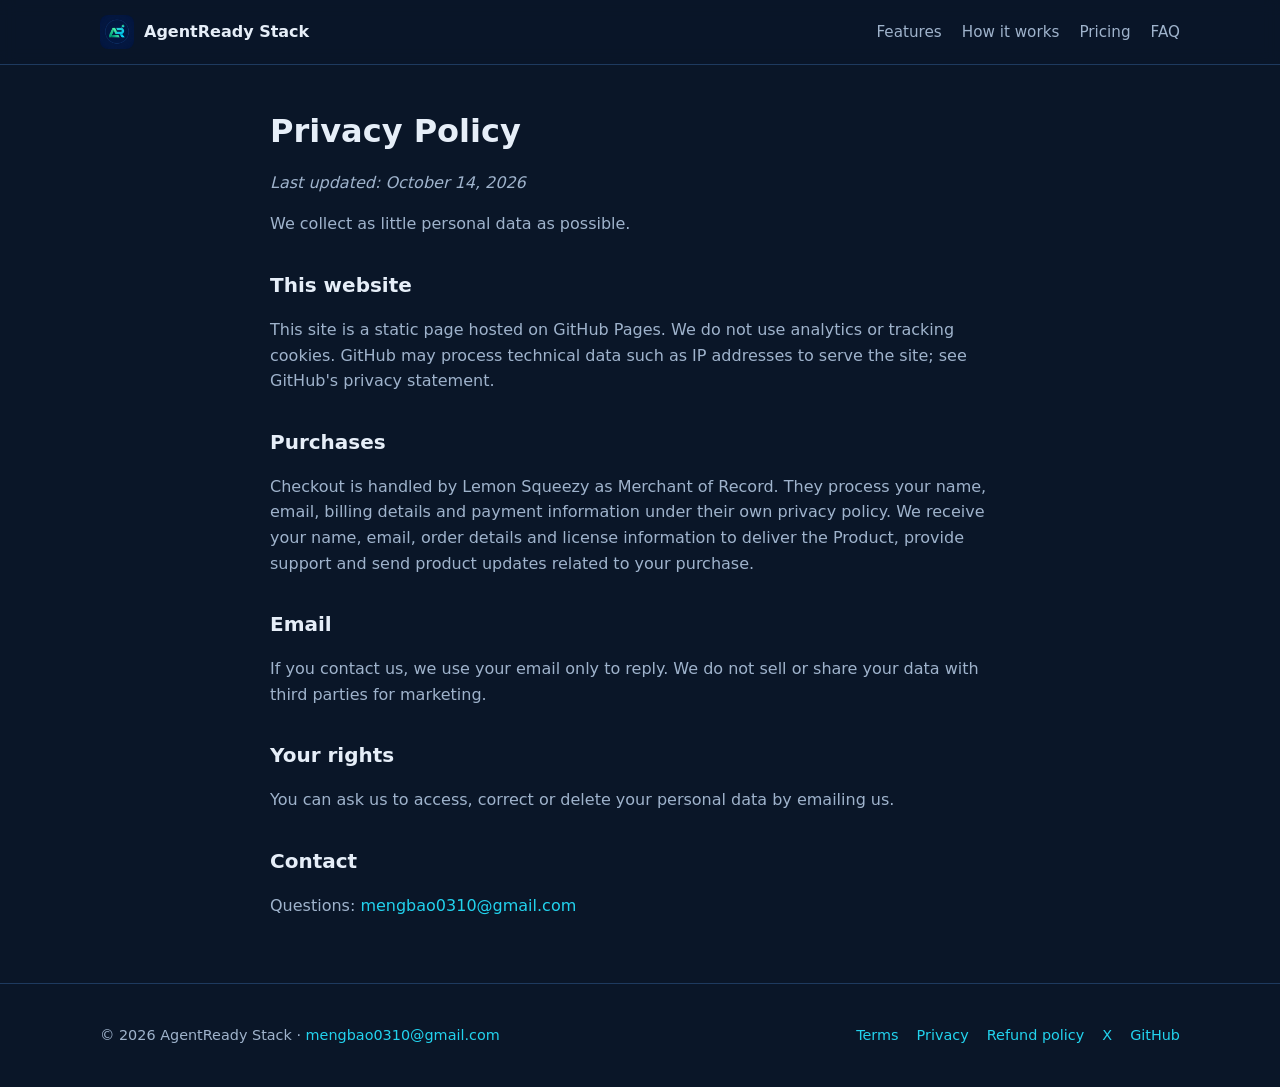
==== privacy.html @ 3061f620 "Landing page, legal pages (terms, privacy, refund)" ====
<!doctype html>
<html lang="en"><head><meta charset="UTF-8"><meta name="viewport" content="width=device-width, initial-scale=1"><link rel="icon" type="image/png" href="/assets/favicon.png"><link rel="apple-touch-icon" href="/assets/apple-touch-icon.png"><link rel="stylesheet" href="/assets/style.css"><title>Privacy Policy | AgentReady Stack</title></head><body>
<header class="top"><div class="wrap nav"><a class="brand" href="/"><img src="/assets/logo.png" alt="AgentReady Stack logo">AgentReady Stack</a><nav class="links"><a href="/#features">Features</a><a href="/#how">How it works</a><a href="/#pricing">Pricing</a><a href="/#faq">FAQ</a></nav></div></header>
<main class="wrap legal"><h1>Privacy Policy</h1><p><em>Last updated: October 14, 2026</em></p>
<p>We collect as little personal data as possible.</p>
<h2>This website</h2><p>This site is a static page hosted on GitHub Pages. We do not use analytics or tracking cookies. GitHub may process technical data such as IP addresses to serve the site; see GitHub's privacy statement.</p>
<h2>Purchases</h2><p>Checkout is handled by Lemon Squeezy as Merchant of Record. They process your name, email, billing details and payment information under their own privacy policy. We receive your name, email, order details and license information to deliver the Product, provide support and send product updates related to your purchase.</p>
<h2>Email</h2><p>If you contact us, we use your email only to reply. We do not sell or share your data with third parties for marketing.</p>
<h2>Your rights</h2><p>You can ask us to access, correct or delete your personal data by emailing us.</p>
<h2>Contact</h2><p>Questions: <a href="mailto:mengbao0310@gmail.com">mengbao0310@gmail.com</a></p>
</main>
<footer><div class="wrap foot"><div>© 2026 AgentReady Stack · <a href="mailto:mengbao0310@gmail.com">mengbao0310@gmail.com</a></div><nav><a href="/terms.html">Terms</a><a href="/privacy.html">Privacy</a><a href="/refund.html">Refund policy</a><a href="https://x.com/agentreadystack">X</a><a href="https://github.com/agentreadystack">GitHub</a></nav></div></footer>
</body></html>
---- assets/style.css ----
:root{--bg:#0a1628;--bg2:#0f1f38;--card:#132a4a;--line:#1e3a5f;--text:#e6eef8;--muted:#9fb3cc;--em:#10b981;--cy:#22d3ee;--grad:linear-gradient(90deg,#10b981,#22d3ee)}
*{box-sizing:border-box}html{scroll-behavior:smooth}
body{margin:0;font-family:Inter,ui-sans-serif,system-ui,-apple-system,"Segoe UI",Roboto,sans-serif;background:var(--bg);color:var(--text);line-height:1.6}
a{color:var(--cy);text-decoration:none}a:hover{text-decoration:underline}
.wrap{max-width:1120px;margin:0 auto;padding:0 20px}
header.top{position:sticky;top:0;z-index:10;background:rgba(10,22,40,.85);backdrop-filter:blur(8px);border-bottom:1px solid var(--line)}
.nav{display:flex;align-items:center;gap:24px;height:64px}
.brand{display:flex;align-items:center;gap:10px;font-weight:700;color:var(--text)}.brand img{width:34px;height:34px;border-radius:8px}
.nav .links{margin-left:auto;display:flex;gap:20px;font-size:.95rem}.nav .links a{color:var(--muted)}
.btn{display:inline-block;padding:12px 22px;border-radius:10px;font-weight:600;border:1px solid var(--line);color:var(--text)}
.btn:hover{text-decoration:none;border-color:var(--cy)}
.btn.primary{background:var(--grad);color:#05211a;border:0}
.hero{padding:96px 0 72px;text-align:center;background:radial-gradient(ellipse at top,rgba(34,211,238,.15),transparent 60%)}
.pill{display:inline-block;padding:4px 12px;border:1px solid var(--line);border-radius:999px;color:var(--cy);font-size:.85rem;margin-bottom:20px}
h1{font-size:clamp(2rem,5vw,3.4rem);line-height:1.15;margin:0 0 20px}
.g{background:var(--grad);-webkit-background-clip:text;background-clip:text;color:transparent}
.lead{font-size:1.15rem;color:var(--muted);max-width:720px;margin:0 auto 32px}
.cta{display:flex;gap:12px;justify-content:center;flex-wrap:wrap}
.stack{margin-top:28px;color:var(--muted);font-size:.9rem}
section{padding:72px 0;border-top:1px solid var(--line)}
section.alt{background:var(--bg2)}
h2{font-size:clamp(1.6rem,3.5vw,2.3rem);margin:0 0 12px;text-align:center}
.sub{color:var(--muted);text-align:center;max-width:680px;margin:0 auto 40px}
.grid{display:grid;gap:20px;grid-template-columns:repeat(auto-fit,minmax(260px,1fr))}
.card{background:var(--card);border:1px solid var(--line);border-radius:14px;padding:24px}
.card h3{margin:0 0 8px;font-size:1.1rem}.card p{margin:0;color:var(--muted);font-size:.95rem}
.tag{display:inline-block;font-size:.72rem;font-weight:700;padding:2px 8px;border-radius:6px;margin-left:6px;vertical-align:middle}
.tag.ok{background:rgba(16,185,129,.15);color:var(--em)}.tag.soon{background:rgba(34,211,238,.12);color:var(--cy)}
.steps{counter-reset:s}.steps .card h3::before{counter-increment:s;content:counter(s);display:inline-grid;place-items:center;width:28px;height:28px;border-radius:50%;background:var(--grad);color:#05211a;margin-right:10px;font-size:.9rem}
pre{background:#071122;border:1px solid var(--line);border-radius:10px;padding:16px;overflow:auto;font-size:.88rem;color:#cfe3f7}
.price{display:flex;flex-direction:column}.price .amt{font-size:2.4rem;font-weight:800;margin:8px 0}.price .amt small{font-size:1rem;color:var(--muted);font-weight:500}
.price .early{color:var(--em);font-size:.9rem;margin-bottom:12px}
.price ul{padding-left:18px;color:var(--muted);flex:1}.price li{margin:6px 0}
.price.feat{border-color:var(--em);box-shadow:0 0 0 1px var(--em),0 10px 40px rgba(16,185,129,.15)}
.notice{text-align:center;margin-top:28px;color:var(--muted)}
details{background:var(--card);border:1px solid var(--line);border-radius:12px;padding:16px 20px;margin-bottom:12px}
summary{cursor:pointer;font-weight:600}details p{color:var(--muted);margin:10px 0 0}
footer{border-top:1px solid var(--line);padding:40px 0;color:var(--muted);font-size:.9rem}
.foot{display:flex;flex-wrap:wrap;gap:20px;align-items:center;justify-content:space-between}.foot nav{display:flex;gap:18px;flex-wrap:wrap}
.legal{max-width:780px;padding:48px 20px}.legal h1{font-size:2rem}.legal h2{text-align:left;font-size:1.25rem;margin-top:32px}.legal p,.legal li{color:var(--muted)}
@media(max-width:720px){.nav .links{display:none}.hero{padding:64px 0 48px}}
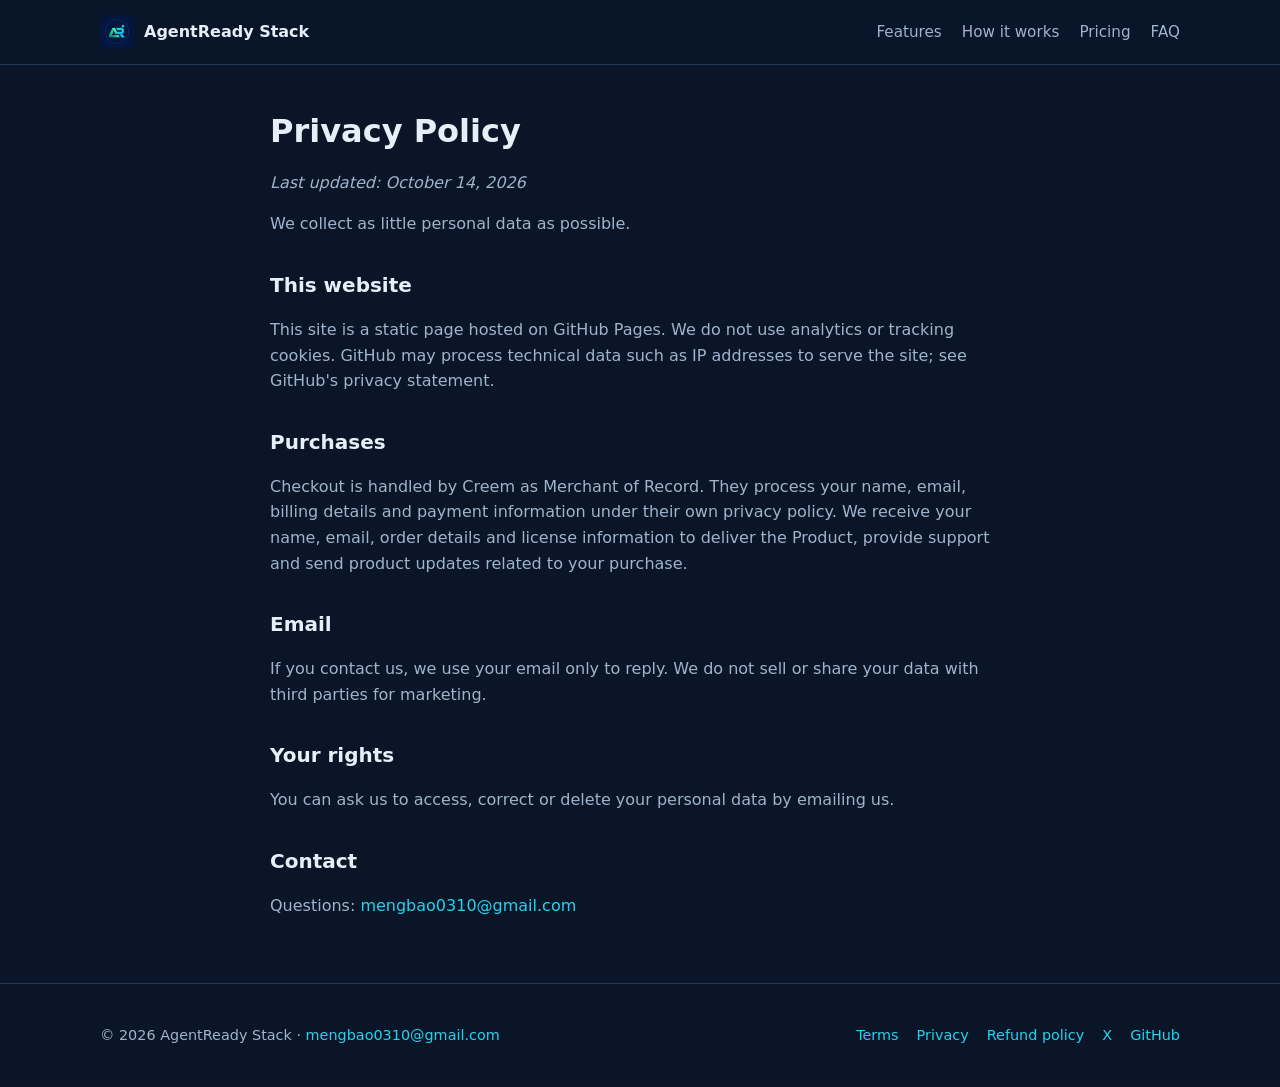
==== commit 96d4f9e0: "Open sales via Creem: buy buttons, EARLYBIRD code, delivery details, update legal pages" ====
--- a/privacy.html
+++ b/privacy.html
@@ -4,7 +4,7 @@
 <main class="wrap legal"><h1>Privacy Policy</h1><p><em>Last updated: October 14, 2026</em></p>
 <p>We collect as little personal data as possible.</p>
 <h2>This website</h2><p>This site is a static page hosted on GitHub Pages. We do not use analytics or tracking cookies. GitHub may process technical data such as IP addresses to serve the site; see GitHub's privacy statement.</p>
-<h2>Purchases</h2><p>Checkout is handled by Lemon Squeezy as Merchant of Record. They process your name, email, billing details and payment information under their own privacy policy. We receive your name, email, order details and license information to deliver the Product, provide support and send product updates related to your purchase.</p>
+<h2>Purchases</h2><p>Checkout is handled by Creem as Merchant of Record. They process your name, email, billing details and payment information under their own privacy policy. We receive your name, email, order details and license information to deliver the Product, provide support and send product updates related to your purchase.</p>
 <h2>Email</h2><p>If you contact us, we use your email only to reply. We do not sell or share your data with third parties for marketing.</p>
 <h2>Your rights</h2><p>You can ask us to access, correct or delete your personal data by emailing us.</p>
 <h2>Contact</h2><p>Questions: <a href="mailto:mengbao0310@gmail.com">mengbao0310@gmail.com</a></p>
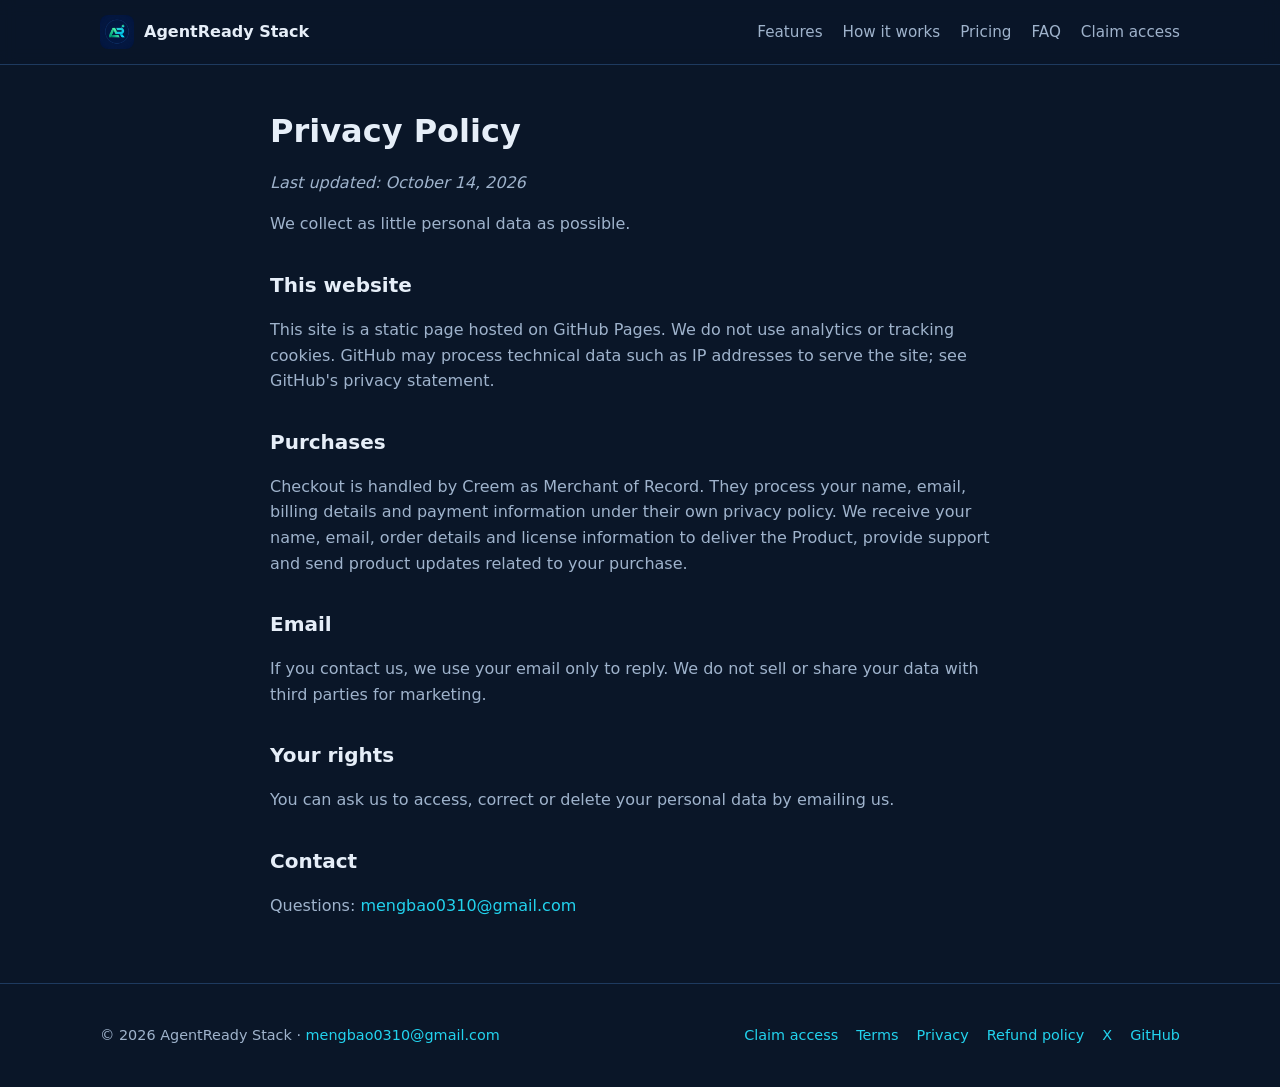
==== commit 7f7bd386: "Self-serve delivery: Claim access page (license key + GitHub username), Creem built-in billing, refu" ====
--- a/privacy.html
+++ b/privacy.html
@@ -1,6 +1,6 @@
 <!doctype html>
 <html lang="en"><head><meta charset="UTF-8"><meta name="viewport" content="width=device-width, initial-scale=1"><link rel="icon" type="image/png" href="/assets/favicon.png"><link rel="apple-touch-icon" href="/assets/apple-touch-icon.png"><link rel="stylesheet" href="/assets/style.css"><title>Privacy Policy | AgentReady Stack</title></head><body>
-<header class="top"><div class="wrap nav"><a class="brand" href="/"><img src="/assets/logo.png" alt="AgentReady Stack logo">AgentReady Stack</a><nav class="links"><a href="/#features">Features</a><a href="/#how">How it works</a><a href="/#pricing">Pricing</a><a href="/#faq">FAQ</a></nav></div></header>
+<header class="top"><div class="wrap nav"><a class="brand" href="/"><img src="/assets/logo.png" alt="AgentReady Stack logo">AgentReady Stack</a><nav class="links"><a href="/#features">Features</a><a href="/#how">How it works</a><a href="/#pricing">Pricing</a><a href="/#faq">FAQ</a><a href="https://198.200.42.142.sslip.io:8443/claim">Claim access</a></nav></div></header>
 <main class="wrap legal"><h1>Privacy Policy</h1><p><em>Last updated: October 14, 2026</em></p>
 <p>We collect as little personal data as possible.</p>
 <h2>This website</h2><p>This site is a static page hosted on GitHub Pages. We do not use analytics or tracking cookies. GitHub may process technical data such as IP addresses to serve the site; see GitHub's privacy statement.</p>
@@ -9,5 +9,5 @@
 <h2>Your rights</h2><p>You can ask us to access, correct or delete your personal data by emailing us.</p>
 <h2>Contact</h2><p>Questions: <a href="mailto:mengbao0310@gmail.com">mengbao0310@gmail.com</a></p>
 </main>
-<footer><div class="wrap foot"><div>© 2026 AgentReady Stack · <a href="mailto:mengbao0310@gmail.com">mengbao0310@gmail.com</a></div><nav><a href="/terms.html">Terms</a><a href="/privacy.html">Privacy</a><a href="/refund.html">Refund policy</a><a href="https://x.com/agentreadystack">X</a><a href="https://github.com/agentreadystack">GitHub</a></nav></div></footer>
+<footer><div class="wrap foot"><div>© 2026 AgentReady Stack · <a href="mailto:mengbao0310@gmail.com">mengbao0310@gmail.com</a></div><nav><a href="https://198.200.42.142.sslip.io:8443/claim">Claim access</a><a href="/terms.html">Terms</a><a href="/privacy.html">Privacy</a><a href="/refund.html">Refund policy</a><a href="https://x.com/agentreadystack">X</a><a href="https://github.com/agentreadystack">GitHub</a></nav></div></footer>
 </body></html>
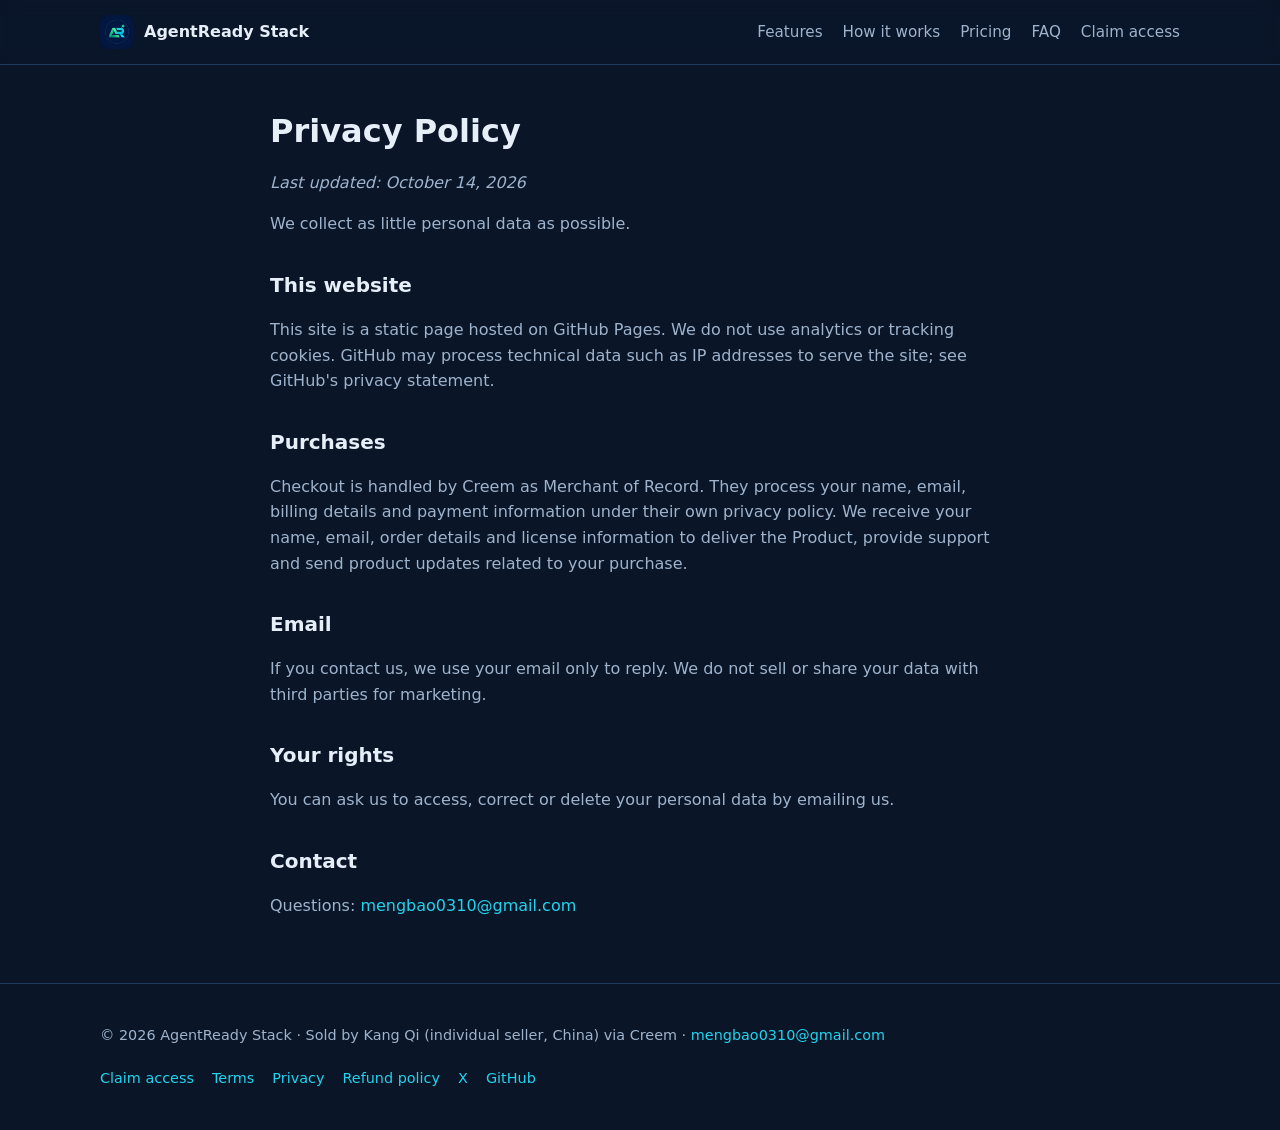
==== commit 75b201e1: "Move to custom domain agentreadystack.com, claim link to app.agentreadystack.com, seller identity on" ====
--- a/privacy.html
+++ b/privacy.html
@@ -1,6 +1,6 @@
 <!doctype html>
 <html lang="en"><head><meta charset="UTF-8"><meta name="viewport" content="width=device-width, initial-scale=1"><link rel="icon" type="image/png" href="/assets/favicon.png"><link rel="apple-touch-icon" href="/assets/apple-touch-icon.png"><link rel="stylesheet" href="/assets/style.css"><title>Privacy Policy | AgentReady Stack</title></head><body>
-<header class="top"><div class="wrap nav"><a class="brand" href="/"><img src="/assets/logo.png" alt="AgentReady Stack logo">AgentReady Stack</a><nav class="links"><a href="/#features">Features</a><a href="/#how">How it works</a><a href="/#pricing">Pricing</a><a href="/#faq">FAQ</a><a href="https://198.200.42.142.sslip.io:8443/claim">Claim access</a></nav></div></header>
+<header class="top"><div class="wrap nav"><a class="brand" href="/"><img src="/assets/logo.png" alt="AgentReady Stack logo">AgentReady Stack</a><nav class="links"><a href="/#features">Features</a><a href="/#how">How it works</a><a href="/#pricing">Pricing</a><a href="/#faq">FAQ</a><a href="https://app.agentreadystack.com:8443/claim">Claim access</a></nav></div></header>
 <main class="wrap legal"><h1>Privacy Policy</h1><p><em>Last updated: October 14, 2026</em></p>
 <p>We collect as little personal data as possible.</p>
 <h2>This website</h2><p>This site is a static page hosted on GitHub Pages. We do not use analytics or tracking cookies. GitHub may process technical data such as IP addresses to serve the site; see GitHub's privacy statement.</p>
@@ -9,5 +9,5 @@
 <h2>Your rights</h2><p>You can ask us to access, correct or delete your personal data by emailing us.</p>
 <h2>Contact</h2><p>Questions: <a href="mailto:mengbao0310@gmail.com">mengbao0310@gmail.com</a></p>
 </main>
-<footer><div class="wrap foot"><div>© 2026 AgentReady Stack · <a href="mailto:mengbao0310@gmail.com">mengbao0310@gmail.com</a></div><nav><a href="https://198.200.42.142.sslip.io:8443/claim">Claim access</a><a href="/terms.html">Terms</a><a href="/privacy.html">Privacy</a><a href="/refund.html">Refund policy</a><a href="https://x.com/agentreadystack">X</a><a href="https://github.com/agentreadystack">GitHub</a></nav></div></footer>
+<footer><div class="wrap foot"><div>© 2026 AgentReady Stack · Sold by Kang Qi (individual seller, China) via Creem · <a href="mailto:mengbao0310@gmail.com">mengbao0310@gmail.com</a></div><nav><a href="https://app.agentreadystack.com:8443/claim">Claim access</a><a href="/terms.html">Terms</a><a href="/privacy.html">Privacy</a><a href="/refund.html">Refund policy</a><a href="https://x.com/agentreadystack">X</a><a href="https://github.com/agentreadystack">GitHub</a></nav></div></footer>
 </body></html>
